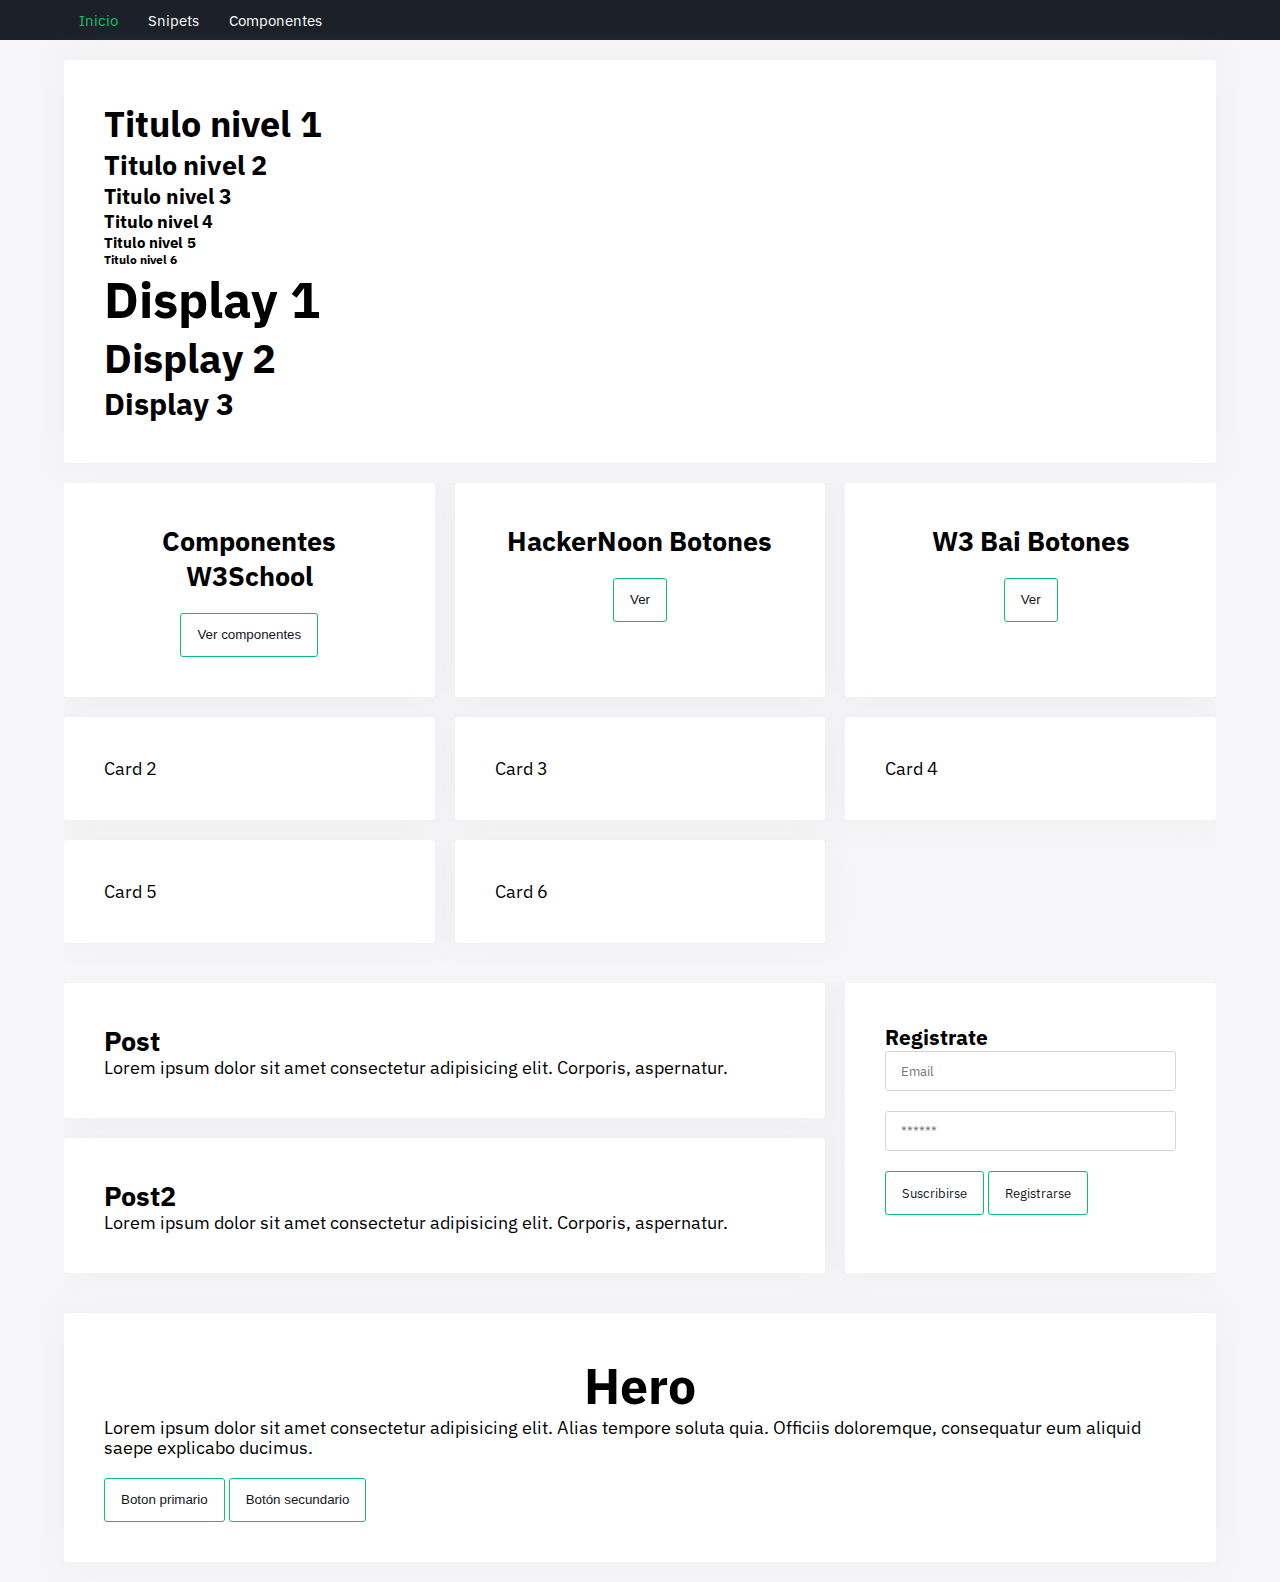
==== index.html @ 2c0846c8 "hover btn" ====
<!DOCTYPE html>
<html lang="en">

<head>
    <meta charset="UTF-8">
    <meta name="viewport" content="width=device-width, initial-scale=1.0">
    <title>Leon v1.0.1</title>

    <!-- CSS Styles -->
    <link rel="stylesheet" href="css/leon.css">
    <!-- Personalización acá -->

</head>

<body>
    <header>
        <nav class="nav">
            <div class="contenedor">
                <a href="#" class="activo">Inicio</a>
                <a href="#">Snipets</a>
                <a href="#">Componentes</a>
            </div>
        </nav>

        <!-- Opción 2 -->
        <!-- <nav class="nav">
            <a href="#" class="activo">Inicio</a>
            <a href="#">Snipets</a>
            <a href="#">Componentes</a>
        </nav> -->
    </header>


    <div class="contenedor card">
        <h1>Titulo nivel 1</h1>
        <h2>Titulo nivel 2</h2>
        <h3>Titulo nivel 3</h3>
        <h4>Titulo nivel 4</h4>
        <h5>Titulo nivel 5</h5>
        <h6>Titulo nivel 6</h6>

        <h1 class="display-1">Display 1</h1>
        <h2 class="display-2">Display 2</h2>
        <h3 class="display-3">Display 3</h3>
    </div>


    <!-- Para crear muchas cards div.card*{Card $}-->
    <section class="contenedor">
        <div class="grid pc-col-3 tablet-col-2 mobil-col-1">

            <div class="card texto-centrado">
                <h2 class="margen-inferior">Componentes W3School</h2>
                <button class="button"><a href="https://www.w3schools.com/howto/howto_css_icon_bar.asp"
                        target="_blank">Ver componentes</a></button>
            </div>

            <div class="card texto-centrado">
                <h2 class="margen-inferior">HackerNoon Botones</h2>
                <button class="button"><a
                        href="https://hackernoon.com/es/los-24-mejores-css-free-to-use-buttons-with-codepen-examples"
                        target="_blank">Ver</a></button>
            </div>

            <div class="card texto-centrado">
                <h2 class="margen-inferior">W3 Bai Botones</h2>
                <button class="button"><a href="https://www.w3bai.com/es/css/css3_buttons.html"
                        target="_blank">Ver</a></button>
            </div>

            <div class="card">Card 2</div>
            <div class="card">Card 3</div>
            <div class="card">Card 4</div>
            <div class="card">Card 5</div>
            <div class="card">Card 6</div>
        </div>
    </section>

    <section class="contenedor">
        <div class="grid pc-col-3 tablet-col-2 mobil-col-1">
            <!-- POST -->
            <div class="pc-span-2 tablet-span-2 mobile-span-1">
                <!-- POST 1 -->
                <div class="card margen-inferior">
                    <h2>Post</h2>
                    <p>Lorem ipsum dolor sit amet consectetur adipisicing elit. Corporis, aspernatur.</p>
                </div>

                <!-- POST 2 -->
                <div class="card">
                    <h2>Post2</h2>
                    <p>Lorem ipsum dolor sit amet consectetur adipisicing elit. Corporis, aspernatur.</p>
                </div>

            </div>

            <!-- SIDEBAR -->
            <div class="card pc-span-1 tablet-span-2 mobile-span-1">
                <h3>Registrate</h3>
                <form action="/">
                    <input class="input" type="text" placeholder="Email">
                    <input class="input" type="password" placeholder="******">
                    <button class="button slide_right">Suscribirse</button>
                    <button class="button">Registrarse</button>
                </form>
            </div>

        </div>

        </div>
    </section>

    <section>
        <div class="contenedor card">
            <h1 class="display-1 texto-centrado">Hero</h1>
            <p class="margen-inferior">Lorem ipsum dolor sit amet consectetur adipisicing elit. Alias tempore soluta
                quia. Officiis doloremque,
                consequatur eum aliquid saepe explicabo ducimus.</p>
            <button class="button">Boton primario</button>
            <button class="button verde">Botón secundario</button>
        </div>
    </section>
</body>

</html>
---- css/leon.css ----
/* ========= * FUENTE * ========= */
@import url("https://fonts.googleapis.com/css2?family=IBM+Plex+Sans:ital,wght@0,300;0,400;0,700;1,300;1,400;1,700&family=Roboto+Mono:ital,wght@0,200;0,300;0,400;0,600;0,700;1,500&display=swap");

/* ========= * VARIABLES * ========= */
:root {
  --background-1: #13161c;
  --background-2: #2c323c;
  --background-3: #1c2028;

  /* COLORES A QUEDARSE */
  --color-principal: #1c2028;
  --color-fondo: #ecf0f1;
  --color-blanco: #ffffff;
  --color-texto: #13161c;
  --color-cta: #07c373;

  /* BUTTONS */
  --primary-button: #4caf50;
  --primary-button-hover: #45a049;
  --primary-button-active: #3e8e41;

  --light: #f6f6f9;
  --primary: #1976d2;
  --light-primary: #cfe8ff;
  --grey: #eee;
  --dark-grey: #aaaaaa;
  --dark: #363949;
  --danger: #d32f2f;
  --light-danger: #fecdd3;
  --warning: #fbc02d;
  --light-warning: #fff2c6;
  --success: #388e3c;
  --light-success: #bbf7d0;

  --card: #eff3f8;
  --ancho-contenedor: 1200px;
  --box-shadow: linear-gradient(
    180deg,
    rgba(255, 255, 255, 0.15),
    rgba(255, 255, 255, 0)
  );
}

/* ========= * CONFIGURACIÓN * ========= */
html {
  font-size: 62.5%;
  font-family: "IBM Plex Sans";
}

* {
  box-sizing: border-box;
  margin: 0;
  padding: 0;
}

body {
  background-color: var(--light);
  font-size: 1.8rem;
}

p {
  line-height: 2rem;
}

img {
  vertical-align: top;
  width: 100%;
}

a {
  text-decoration: none;
  color: var(--negro);
}

/* ========= * CONTENEDORES * ========= */
.contenedor {
  max-width: 90%;
  width: var(--ancho-contenedor);
  margin: 2rem auto;
  overflow: auto;
}

.contenedor-ancho {
  width: 100%;
  padding: 0 0.4rem;
  margin: 2rem auto;
}

/* ========= * GRID LAYOUT * ========= */
.grid {
  display: grid;
  gap: 2rem;
  margin-bottom: 2rem;
}

/* Tamaño Grande - Computadoras y TV */
.pc-col-1 {
  grid-template-columns: repeat(1, 1fr);
}
.pc-col-2 {
  grid-template-columns: repeat(2, 1fr);
}
.pc-col-3 {
  grid-template-columns: repeat(3, 1fr);
}
.pc-col-4 {
  grid-template-columns: repeat(4, 1fr);
}
.pc-col-5 {
  grid-template-columns: repeat(5, 1fr);
}
.pc-col-6 {
  grid-template-columns: repeat(6, 1fr);
}
.pc-col-7 {
  grid-template-columns: repeat(7, 1fr);
}
.pc-col-8 {
  grid-template-columns: repeat(8, 1fr);
}
.pc-col-9 {
  grid-template-columns: repeat(9, 1fr);
}
.pc-col-10 {
  grid-template-columns: repeat(10, 1fr);
}
.pc-col-11 {
  grid-template-columns: repeat(11, 1fr);
}
.pc-col-12 {
  grid-template-columns: repeat(12, 1fr);
}

/* Expandir columnas */
.pc-span-1 {
  grid-column: span 1;
}
.pc-span-2 {
  grid-column: span 2;
}
.pc-span-3 {
  grid-column: span 3;
}
.pc-span-4 {
  grid-column: span 4;
}
.pc-span-5 {
  grid-column: span 5;
}
.pc-span-6 {
  grid-column: span 6;
}
.pc-span-7 {
  grid-column: span 7;
}
.pc-span-8 {
  grid-column: span 8;
}
.pc-span-9 {
  grid-column: span 9;
}
.pc-span-10 {
  grid-column: span 10;
}
.pc-span-11 {
  grid-column: span 11;
}
.pc-span-12 {
  grid-column: span 12;
}

/* Tamaño mediano - Tablets */
@media screen and (max-width: 992px) {
  .tablet-col-1 {
    grid-template-columns: repeat(1, 1fr);
  }
  .tablet-col-2 {
    grid-template-columns: repeat(2, 1fr);
  }
  .tablet-col-3 {
    grid-template-columns: repeat(3, 1fr);
  }
  .tablet-col-4 {
    grid-template-columns: repeat(4, 1fr);
  }
  .tablet-col-5 {
    grid-template-columns: repeat(5, 1fr);
  }
  .tablet-col-6 {
    grid-template-columns: repeat(6, 1fr);
  }
  .tablet-col-7 {
    grid-template-columns: repeat(7, 1fr);
  }
  .tablet-col-8 {
    grid-template-columns: repeat(8, 1fr);
  }
  .tablet-col-9 {
    grid-template-columns: repeat(9, 1fr);
  }
  .tablet-col-10 {
    grid-template-columns: repeat(10, 1fr);
  }
  .tablet-col-11 {
    grid-template-columns: repeat(11, 1fr);
  }
  .tablet-col-12 {
    grid-template-columns: repeat(12, 1fr);
  }

  /* Expandir columnas */
  .tablet-span-1 {
    grid-column: span 1;
  }
  .tablet-span-2 {
    grid-column: span 2;
  }
  .tablet-span-3 {
    grid-column: span 3;
  }
  .tablet-span-4 {
    grid-column: span 4;
  }
  .tablet-span-5 {
    grid-column: span 5;
  }
  .tablet-span-6 {
    grid-column: span 6;
  }
  .tablet-span-7 {
    grid-column: span 7;
  }
  .tablet-span-8 {
    grid-column: span 8;
  }
  .tablet-span-9 {
    grid-column: span 9;
  }
  .tablet-span-10 {
    grid-column: span 10;
  }
  .tablet-span-11 {
    grid-column: span 11;
  }
  .tablet-span-12 {
    grid-column: span 12;
  }
}

/* Tamaño mediano - mobil */
@media screen and (max-width: 576px) {
  .mobil-col-1 {
    grid-template-columns: repeat(1, 1fr);
    min-width: 320px;
  }
  .mobil-col-2 {
    grid-template-columns: repeat(2, 1fr);
    min-width: 320px;
  }
  .mobil-col-3 {
    grid-template-columns: repeat(3, 1fr);
    min-width: 320px;
  }
  .mobil-col-4 {
    grid-template-columns: repeat(4, 1fr);
    min-width: 320px;
  }
  .mobil-col-5 {
    grid-template-columns: repeat(5, 1fr);
    min-width: 320px;
  }
  .mobil-col-6 {
    grid-template-columns: repeat(6, 1fr);
    min-width: 320px;
  }
  .mobil-col-7 {
    grid-template-columns: repeat(7, 1fr);
    min-width: 320px;
  }
  .mobil-col-8 {
    grid-template-columns: repeat(8, 1fr);
    min-width: 320px;
  }
  .mobil-col-9 {
    grid-template-columns: repeat(9, 1fr);
    min-width: 320px;
  }
  .mobil-col-10 {
    grid-template-columns: repeat(10, 1fr);
    min-width: 320px;
  }
  .mobil-col-11 {
    grid-template-columns: repeat(11, 1fr);
    min-width: 320px;
  }
  .mobil-col-12 {
    grid-template-columns: repeat(12, 1fr);
    min-width: 320px;
  }

  /* Expandir columnas */
  .mobil-span-1 {
    grid-column: span 1;
  }
  .mobil-span-2 {
    grid-column: span 2;
  }
  .mobil-span-3 {
    grid-column: span 3;
  }
  .mobil-span-4 {
    grid-column: span 4;
  }
  .mobil-span-5 {
    grid-column: span 5;
  }
  .mobil-span-6 {
    grid-column: span 6;
  }
  .mobil-span-7 {
    grid-column: span 7;
  }
  .mobil-span-8 {
    grid-column: span 8;
  }
  .mobil-span-9 {
    grid-column: span 9;
  }
  .mobil-span-10 {
    grid-column: span 10;
  }
  .mobil-span-11 {
    grid-column: span 11;
  }
  .mobil-span-12 {
    grid-column: span 12;
  }
}

/* ========= * COMPONENTES * ========= */

/* CARD */
.card {
  padding: 4rem;
  background-color: var(--color-blanco);
  border-radius: 0.3rem;
  box-shadow: 0px 0px 30px rgba(221, 221, 221, 0.3);
}

/*NAVBAR*/
.nav {
  background-color: var(--color-principal);
  display: flex;
  flex-direction: wrap;
}

.nav .contenedor {
  display: flex;
  flex-wrap: wrap;
  margin: 0 auto;
}

.nav a {
  color: var(--color-blanco);
  text-decoration: none;
  display: flex;
  height: 4rem;
  align-items: center;
  text-align: center;
  padding: 10px 15px;
  transition: 0.3s ease all;
  font-size: 1.5rem;
}
.nav a.activo,
.nav a:hover {
  /* background-color: var(--blanco); */
  color: var(--color-cta);
}

/* BOTONES */
.button {
  background-color: var(--color-blanco);
  border: 1px solid var(--color-cta);
  cursor: pointer;
  /* font-weight: bold; */
  color: var(--color-texto);
  display: inline-block;
  padding: 10px 16px;
  border-radius: 3px;
  text-align: center;
  line-height: 22px;
  transition: 0.3s ease all;
}

.button:hover {
  box-shadow: inset 400px 0 0 0 var(--color-cta);
  color: var(--color-blanco);
}

/* Agregar otros colores de botones */
/* .button.color {
  background-color: bisque;
}

.button.color:hover {
  background-color: #f2f2f2;
} */

/* ########### 
FUENTES 
###########*/
h1,
h2,
h3,
h4,
h5,
h6 {
  margin-top: 0;
}

.display-1 {
  font-weight: 700;
  font-size: 5rem;
}

.display-2 {
  font-weight: 700;
  font-size: 4rem;
}

.display-3 {
  font-weight: 700;
  font-size: 3rem;
}

/* ########### FORMULARIOS ###########*/
form * {
  font-family: var(--fuente);
}

form .input {
  padding: 10px 15px;
  border-radius: 3px;
  border: 1px solid #d6d6d6;
  transition: 0.3s ease all;
  width: 100%;
  margin-bottom: 20px;
}

form .input:focus {
  border: 1px solid var(--verde);
  background-color: var(--blanco);
  color: var(--negro);
  outline: none;
}

/* ########### * HELPERS * ###########*/
.no-margen {
  margin: 0;
}

.no-margen-superior {
  margin-top: 0;
}

.no-margen-inferior {
  margin-bottom: 0;
}

.no-margen-izquierdo {
  margin-left: 0;
}

.no-margen-derecho {
  margin-right: 0;
}

.margen-inferior {
  margin-bottom: 20px;
}

.margen-superior {
  margin-top: 20px;
}

.texto-centrado {
  text-align: center;
}

.texto-izquierda {
  text-align: left;
}

.texto-derecha {
  text-align: right;
}
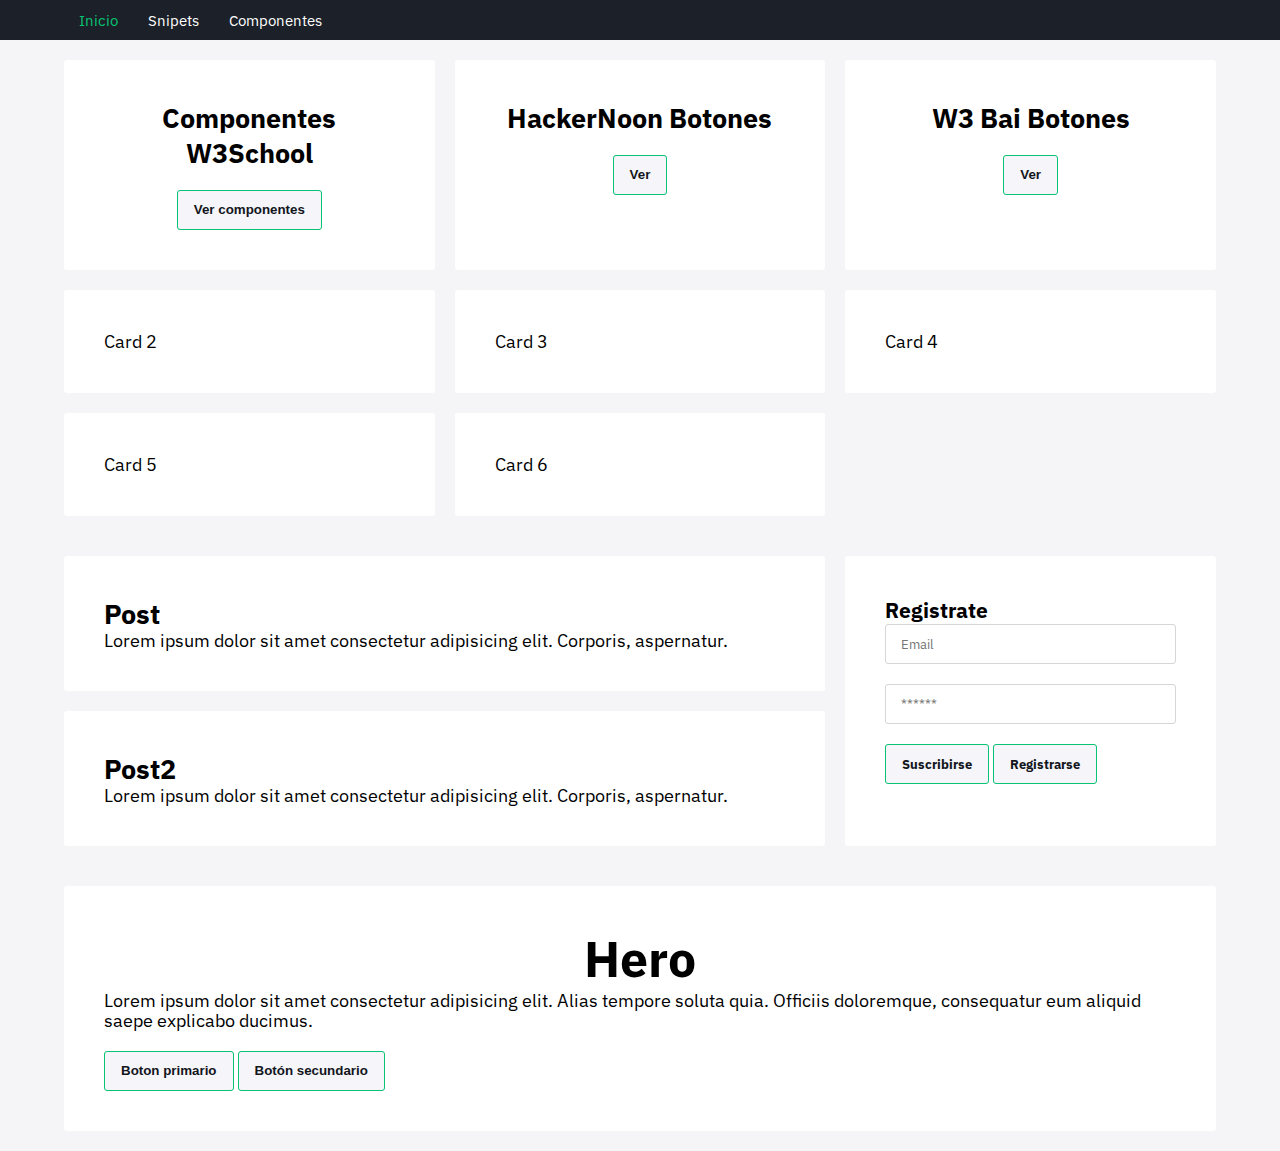
==== commit e9baf134: "nuevos colores para el diseño" ====
--- a/index.html
+++ b/index.html
@@ -18,7 +18,7 @@
             <div class="contenedor">
                 <a href="#" class="activo">Inicio</a>
                 <a href="#">Snipets</a>
-                <a href="#">Componentes</a>
+                <a href="components/components.html">Componentes</a>
             </div>
         </nav>
 
@@ -29,21 +29,6 @@
             <a href="#">Componentes</a>
         </nav> -->
     </header>
-
-
-    <div class="contenedor card">
-        <h1>Titulo nivel 1</h1>
-        <h2>Titulo nivel 2</h2>
-        <h3>Titulo nivel 3</h3>
-        <h4>Titulo nivel 4</h4>
-        <h5>Titulo nivel 5</h5>
-        <h6>Titulo nivel 6</h6>
-
-        <h1 class="display-1">Display 1</h1>
-        <h2 class="display-2">Display 2</h2>
-        <h3 class="display-3">Display 3</h3>
-    </div>
-
 
     <!-- Para crear muchas cards div.card*{Card $}-->
     <section class="contenedor">
--- a/css/leon.css
+++ b/css/leon.css
@@ -3,42 +3,23 @@
 
 /* ========= * VARIABLES * ========= */
 :root {
-  --background-1: #13161c;
-  --background-2: #2c323c;
-  --background-3: #1c2028;
-
-  /* COLORES A QUEDARSE */
   --color-principal: #1c2028;
-  --color-fondo: #ecf0f1;
+  --color-fondo: #f5f5fa;
+  --color-fondo2: #f5f5f8;
   --color-blanco: #ffffff;
+  --color-shadow: #fafafc;
+  --head-card: #f8f8fd;
+  --color-card: #fbfbfd;
+  --color-gris: #cee5cd;
   --color-texto: #13161c;
   --color-cta: #07c373;
-
-  /* BUTTONS */
-  --primary-button: #4caf50;
-  --primary-button-hover: #45a049;
-  --primary-button-active: #3e8e41;
-
-  --light: #f6f6f9;
-  --primary: #1976d2;
-  --light-primary: #cfe8ff;
-  --grey: #eee;
-  --dark-grey: #aaaaaa;
-  --dark: #363949;
-  --danger: #d32f2f;
-  --light-danger: #fecdd3;
-  --warning: #fbc02d;
-  --light-warning: #fff2c6;
-  --success: #388e3c;
-  --light-success: #bbf7d0;
-
-  --card: #eff3f8;
+  --color-peligro: #e74c3c;
+
+  /* Contenedores */
   --ancho-contenedor: 1200px;
-  --box-shadow: linear-gradient(
-    180deg,
-    rgba(255, 255, 255, 0.15),
-    rgba(255, 255, 255, 0)
-  );
+  --box-shadow: linear-gradient(180deg,
+      rgba(255, 255, 255, 0.15),
+      rgba(255, 255, 255, 0));
 }
 
 /* ========= * CONFIGURACIÓN * ========= */
@@ -54,7 +35,7 @@
 }
 
 body {
-  background-color: var(--light);
+  background-color: var(--color-fondo2);
   font-size: 1.8rem;
 }
 
@@ -97,36 +78,47 @@
 .pc-col-1 {
   grid-template-columns: repeat(1, 1fr);
 }
+
 .pc-col-2 {
   grid-template-columns: repeat(2, 1fr);
 }
+
 .pc-col-3 {
   grid-template-columns: repeat(3, 1fr);
 }
+
 .pc-col-4 {
   grid-template-columns: repeat(4, 1fr);
 }
+
 .pc-col-5 {
   grid-template-columns: repeat(5, 1fr);
 }
+
 .pc-col-6 {
   grid-template-columns: repeat(6, 1fr);
 }
+
 .pc-col-7 {
   grid-template-columns: repeat(7, 1fr);
 }
+
 .pc-col-8 {
   grid-template-columns: repeat(8, 1fr);
 }
+
 .pc-col-9 {
   grid-template-columns: repeat(9, 1fr);
 }
+
 .pc-col-10 {
   grid-template-columns: repeat(10, 1fr);
 }
+
 .pc-col-11 {
   grid-template-columns: repeat(11, 1fr);
 }
+
 .pc-col-12 {
   grid-template-columns: repeat(12, 1fr);
 }
@@ -135,36 +127,47 @@
 .pc-span-1 {
   grid-column: span 1;
 }
+
 .pc-span-2 {
   grid-column: span 2;
 }
+
 .pc-span-3 {
   grid-column: span 3;
 }
+
 .pc-span-4 {
   grid-column: span 4;
 }
+
 .pc-span-5 {
   grid-column: span 5;
 }
+
 .pc-span-6 {
   grid-column: span 6;
 }
+
 .pc-span-7 {
   grid-column: span 7;
 }
+
 .pc-span-8 {
   grid-column: span 8;
 }
+
 .pc-span-9 {
   grid-column: span 9;
 }
+
 .pc-span-10 {
   grid-column: span 10;
 }
+
 .pc-span-11 {
   grid-column: span 11;
 }
+
 .pc-span-12 {
   grid-column: span 12;
 }
@@ -174,36 +177,47 @@
   .tablet-col-1 {
     grid-template-columns: repeat(1, 1fr);
   }
+
   .tablet-col-2 {
     grid-template-columns: repeat(2, 1fr);
   }
+
   .tablet-col-3 {
     grid-template-columns: repeat(3, 1fr);
   }
+
   .tablet-col-4 {
     grid-template-columns: repeat(4, 1fr);
   }
+
   .tablet-col-5 {
     grid-template-columns: repeat(5, 1fr);
   }
+
   .tablet-col-6 {
     grid-template-columns: repeat(6, 1fr);
   }
+
   .tablet-col-7 {
     grid-template-columns: repeat(7, 1fr);
   }
+
   .tablet-col-8 {
     grid-template-columns: repeat(8, 1fr);
   }
+
   .tablet-col-9 {
     grid-template-columns: repeat(9, 1fr);
   }
+
   .tablet-col-10 {
     grid-template-columns: repeat(10, 1fr);
   }
+
   .tablet-col-11 {
     grid-template-columns: repeat(11, 1fr);
   }
+
   .tablet-col-12 {
     grid-template-columns: repeat(12, 1fr);
   }
@@ -212,36 +226,47 @@
   .tablet-span-1 {
     grid-column: span 1;
   }
+
   .tablet-span-2 {
     grid-column: span 2;
   }
+
   .tablet-span-3 {
     grid-column: span 3;
   }
+
   .tablet-span-4 {
     grid-column: span 4;
   }
+
   .tablet-span-5 {
     grid-column: span 5;
   }
+
   .tablet-span-6 {
     grid-column: span 6;
   }
+
   .tablet-span-7 {
     grid-column: span 7;
   }
+
   .tablet-span-8 {
     grid-column: span 8;
   }
+
   .tablet-span-9 {
     grid-column: span 9;
   }
+
   .tablet-span-10 {
     grid-column: span 10;
   }
+
   .tablet-span-11 {
     grid-column: span 11;
   }
+
   .tablet-span-12 {
     grid-column: span 12;
   }
@@ -253,46 +278,57 @@
     grid-template-columns: repeat(1, 1fr);
     min-width: 320px;
   }
+
   .mobil-col-2 {
     grid-template-columns: repeat(2, 1fr);
     min-width: 320px;
   }
+
   .mobil-col-3 {
     grid-template-columns: repeat(3, 1fr);
     min-width: 320px;
   }
+
   .mobil-col-4 {
     grid-template-columns: repeat(4, 1fr);
     min-width: 320px;
   }
+
   .mobil-col-5 {
     grid-template-columns: repeat(5, 1fr);
     min-width: 320px;
   }
+
   .mobil-col-6 {
     grid-template-columns: repeat(6, 1fr);
     min-width: 320px;
   }
+
   .mobil-col-7 {
     grid-template-columns: repeat(7, 1fr);
     min-width: 320px;
   }
+
   .mobil-col-8 {
     grid-template-columns: repeat(8, 1fr);
     min-width: 320px;
   }
+
   .mobil-col-9 {
     grid-template-columns: repeat(9, 1fr);
     min-width: 320px;
   }
+
   .mobil-col-10 {
     grid-template-columns: repeat(10, 1fr);
     min-width: 320px;
   }
+
   .mobil-col-11 {
     grid-template-columns: repeat(11, 1fr);
     min-width: 320px;
   }
+
   .mobil-col-12 {
     grid-template-columns: repeat(12, 1fr);
     min-width: 320px;
@@ -302,36 +338,47 @@
   .mobil-span-1 {
     grid-column: span 1;
   }
+
   .mobil-span-2 {
     grid-column: span 2;
   }
+
   .mobil-span-3 {
     grid-column: span 3;
   }
+
   .mobil-span-4 {
     grid-column: span 4;
   }
+
   .mobil-span-5 {
     grid-column: span 5;
   }
+
   .mobil-span-6 {
     grid-column: span 6;
   }
+
   .mobil-span-7 {
     grid-column: span 7;
   }
+
   .mobil-span-8 {
     grid-column: span 8;
   }
+
   .mobil-span-9 {
     grid-column: span 9;
   }
+
   .mobil-span-10 {
     grid-column: span 10;
   }
+
   .mobil-span-11 {
     grid-column: span 11;
   }
+
   .mobil-span-12 {
     grid-column: span 12;
   }
@@ -344,7 +391,8 @@
   padding: 4rem;
   background-color: var(--color-blanco);
   border-radius: 0.3rem;
-  box-shadow: 0px 0px 30px rgba(221, 221, 221, 0.3);
+  /* box-shadow: 0px 0px 30px rgba(221, 221, 221, 0.3); */
+  box-shadow: var(--box-shadow);
 }
 
 /*NAVBAR*/
@@ -352,6 +400,7 @@
   background-color: var(--color-principal);
   display: flex;
   flex-direction: wrap;
+  box-sizing: var(--box-shadow);
 }
 
 .nav .contenedor {
@@ -371,6 +420,7 @@
   transition: 0.3s ease all;
   font-size: 1.5rem;
 }
+
 .nav a.activo,
 .nav a:hover {
   /* background-color: var(--blanco); */
@@ -379,13 +429,13 @@
 
 /* BOTONES */
 .button {
-  background-color: var(--color-blanco);
+  background-color: var(--color-fondo);
   border: 1px solid var(--color-cta);
   cursor: pointer;
-  /* font-weight: bold; */
+  font-weight: bold;
   color: var(--color-texto);
   display: inline-block;
-  padding: 10px 16px;
+  padding: 8px 16px;
   border-radius: 3px;
   text-align: center;
   line-height: 22px;
@@ -493,4 +543,4 @@
 
 .texto-derecha {
   text-align: right;
-}
+}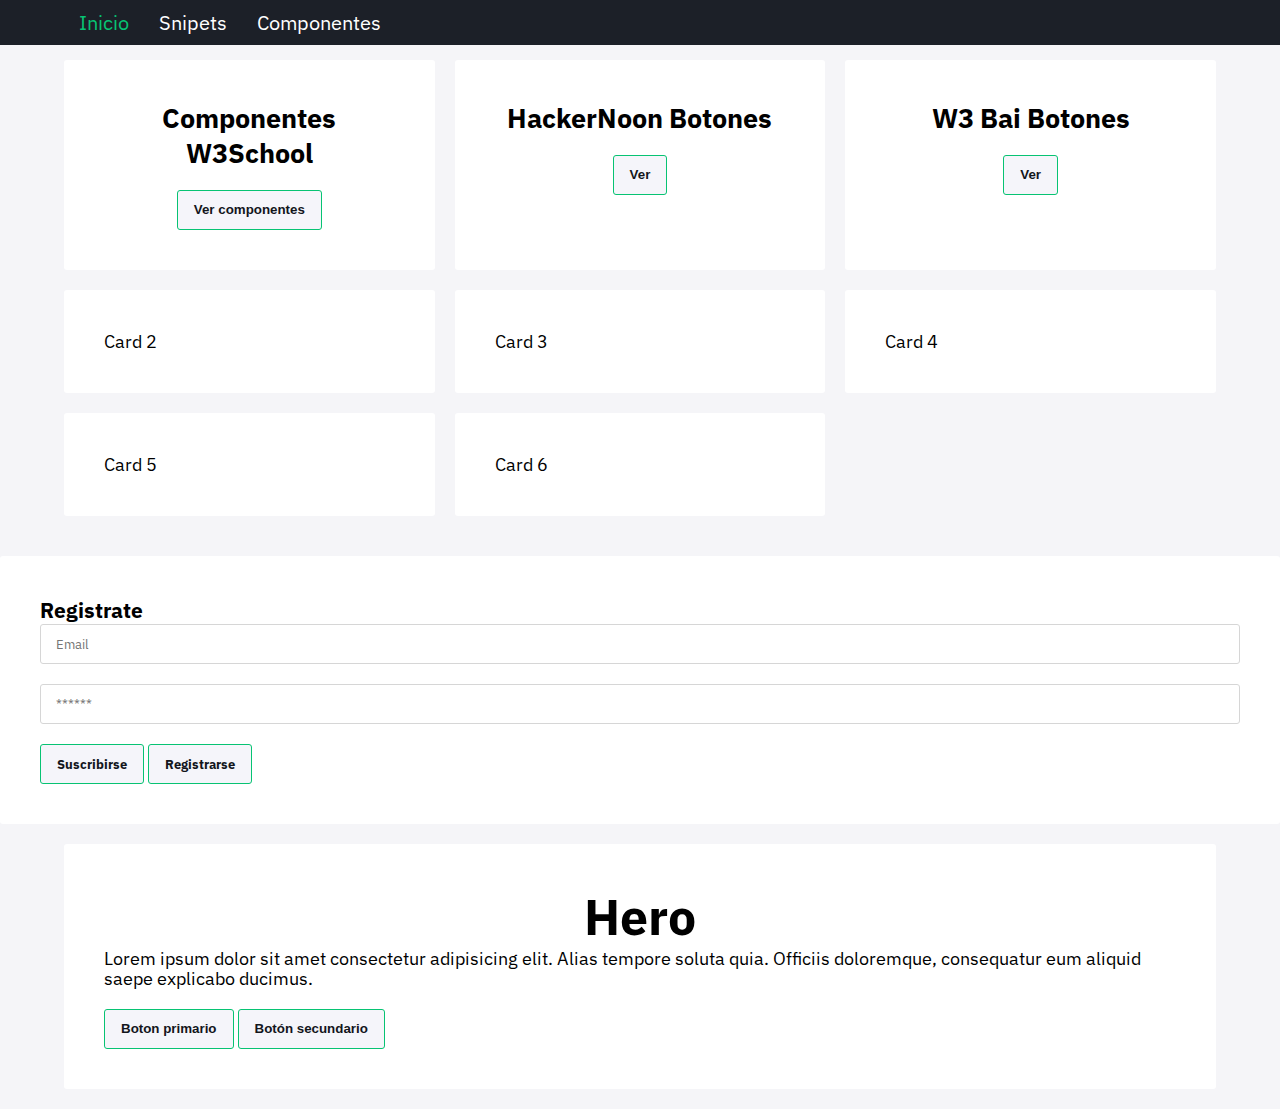
==== commit 95888125: "componente post y navbar sticky" ====
--- a/index.html
+++ b/index.html
@@ -61,24 +61,6 @@
         </div>
     </section>
 
-    <section class="contenedor">
-        <div class="grid pc-col-3 tablet-col-2 mobil-col-1">
-            <!-- POST -->
-            <div class="pc-span-2 tablet-span-2 mobile-span-1">
-                <!-- POST 1 -->
-                <div class="card margen-inferior">
-                    <h2>Post</h2>
-                    <p>Lorem ipsum dolor sit amet consectetur adipisicing elit. Corporis, aspernatur.</p>
-                </div>
-
-                <!-- POST 2 -->
-                <div class="card">
-                    <h2>Post2</h2>
-                    <p>Lorem ipsum dolor sit amet consectetur adipisicing elit. Corporis, aspernatur.</p>
-                </div>
-
-            </div>
-
             <!-- SIDEBAR -->
             <div class="card pc-span-1 tablet-span-2 mobile-span-1">
                 <h3>Registrate</h3>
--- a/css/leon.css
+++ b/css/leon.css
@@ -395,12 +395,20 @@
   box-shadow: var(--box-shadow);
 }
 
+header {
+  margin-bottom: 60px;
+}
+
 /*NAVBAR*/
 .nav {
   background-color: var(--color-principal);
   display: flex;
   flex-direction: wrap;
   box-sizing: var(--box-shadow);
+  position: fixed;
+  top: 0;
+  width: 100%;
+
 }
 
 .nav .contenedor {
@@ -413,12 +421,12 @@
   color: var(--color-blanco);
   text-decoration: none;
   display: flex;
-  height: 4rem;
+  height: 4.5rem;
   align-items: center;
   text-align: center;
   padding: 10px 15px;
   transition: 0.3s ease all;
-  font-size: 1.5rem;
+  font-size: 2rem;
 }
 
 .nav a.activo,
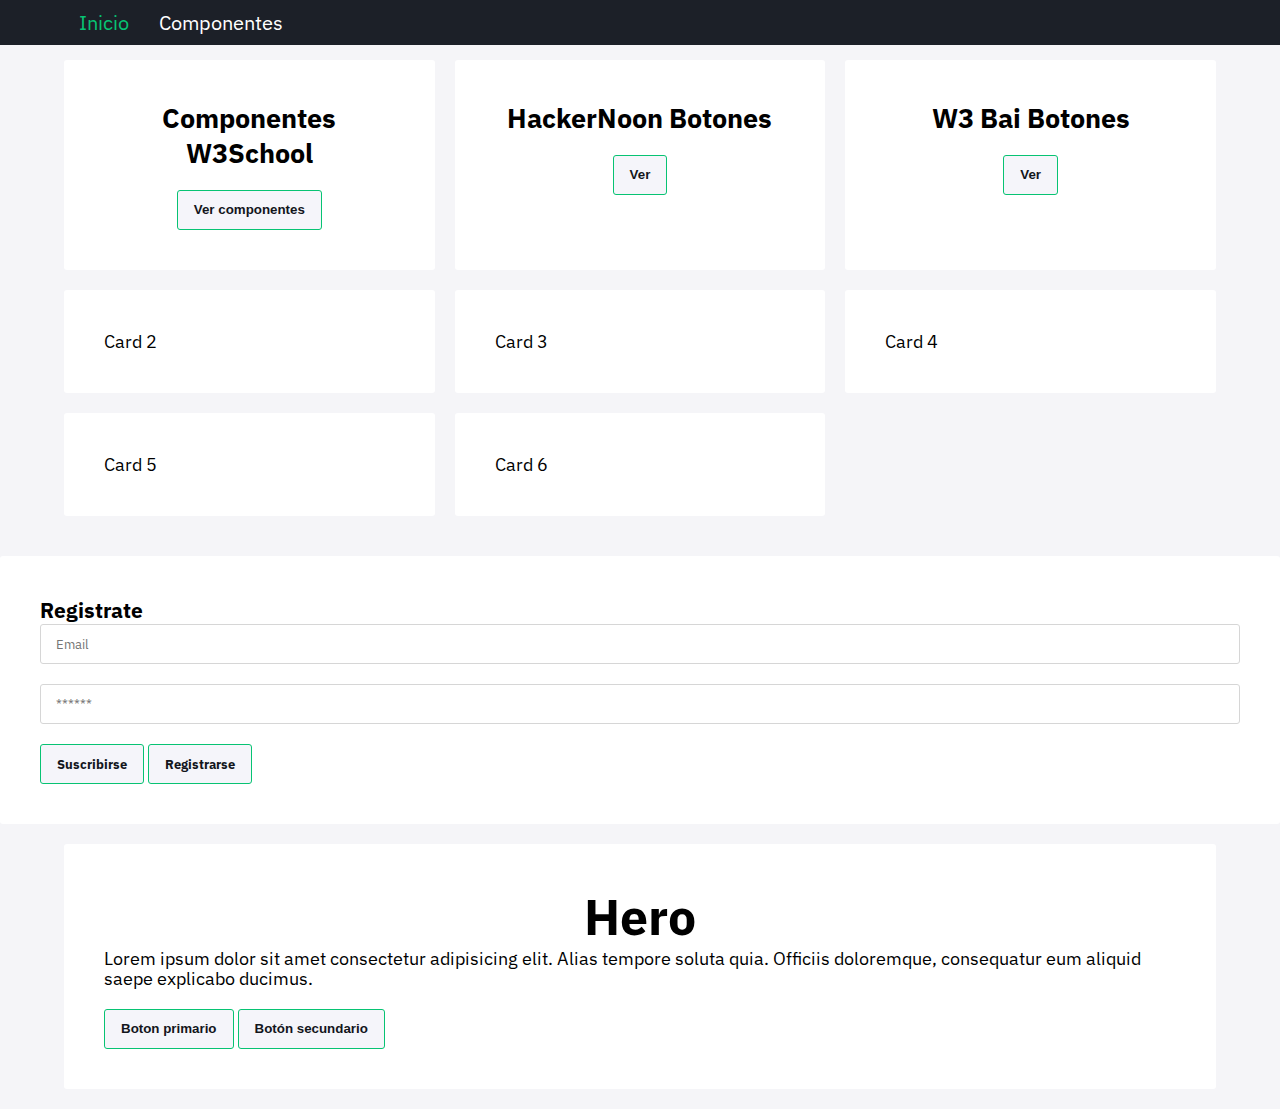
==== commit e2dcb014: "rutas internas" ====
--- a/index.html
+++ b/index.html
@@ -17,7 +17,6 @@
         <nav class="nav">
             <div class="contenedor">
                 <a href="#" class="activo">Inicio</a>
-                <a href="#">Snipets</a>
                 <a href="components/components.html">Componentes</a>
             </div>
         </nav>
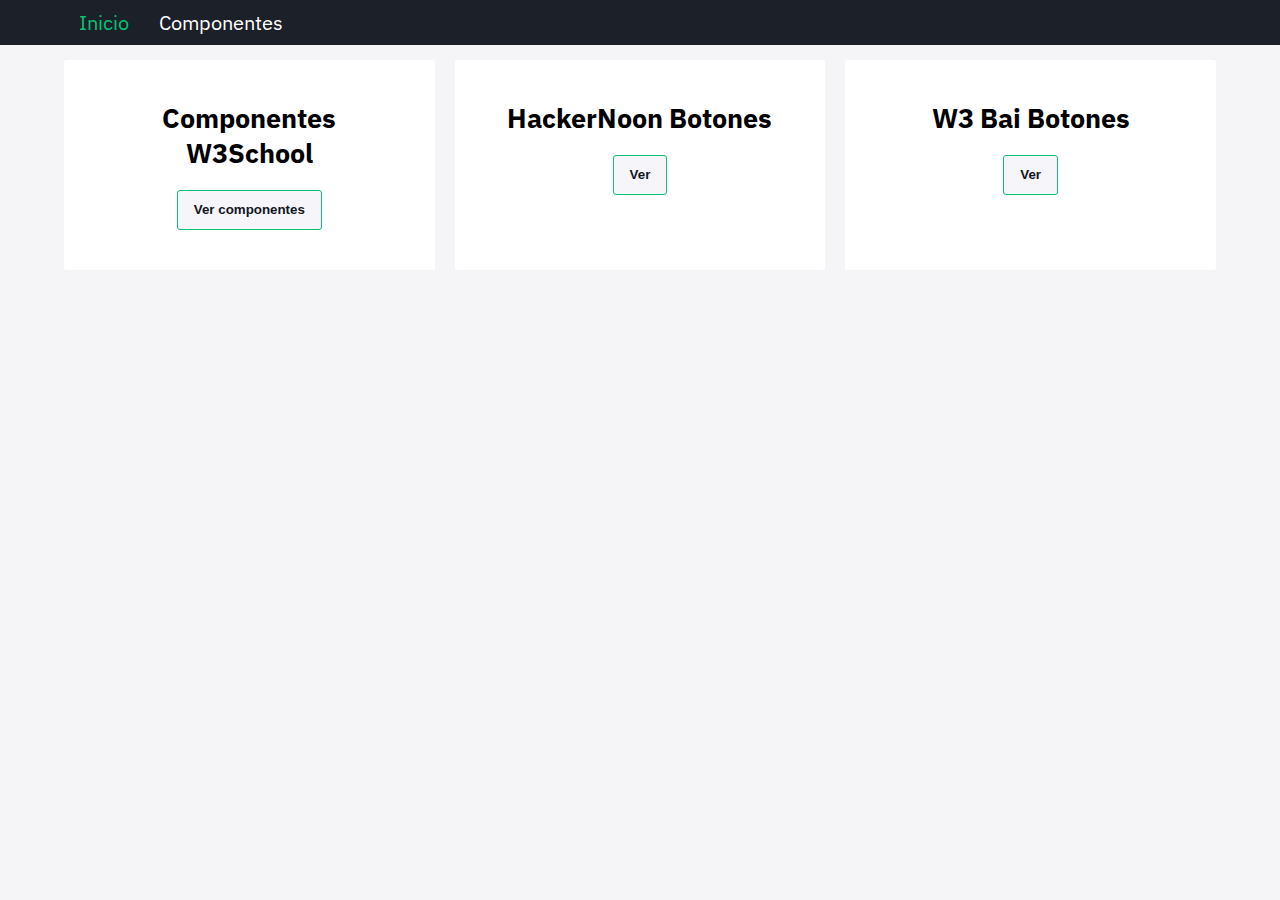
==== commit d858755d: "hero and form" ====
--- a/index.html
+++ b/index.html
@@ -51,41 +51,10 @@
                 <button class="button"><a href="https://www.w3bai.com/es/css/css3_buttons.html"
                         target="_blank">Ver</a></button>
             </div>
-
-            <div class="card">Card 2</div>
-            <div class="card">Card 3</div>
-            <div class="card">Card 4</div>
-            <div class="card">Card 5</div>
-            <div class="card">Card 6</div>
         </div>
     </section>
 
-            <!-- SIDEBAR -->
-            <div class="card pc-span-1 tablet-span-2 mobile-span-1">
-                <h3>Registrate</h3>
-                <form action="/">
-                    <input class="input" type="text" placeholder="Email">
-                    <input class="input" type="password" placeholder="******">
-                    <button class="button slide_right">Suscribirse</button>
-                    <button class="button">Registrarse</button>
-                </form>
-            </div>
 
-        </div>
-
-        </div>
-    </section>
-
-    <section>
-        <div class="contenedor card">
-            <h1 class="display-1 texto-centrado">Hero</h1>
-            <p class="margen-inferior">Lorem ipsum dolor sit amet consectetur adipisicing elit. Alias tempore soluta
-                quia. Officiis doloremque,
-                consequatur eum aliquid saepe explicabo ducimus.</p>
-            <button class="button">Boton primario</button>
-            <button class="button verde">Botón secundario</button>
-        </div>
-    </section>
 </body>
 
 </html>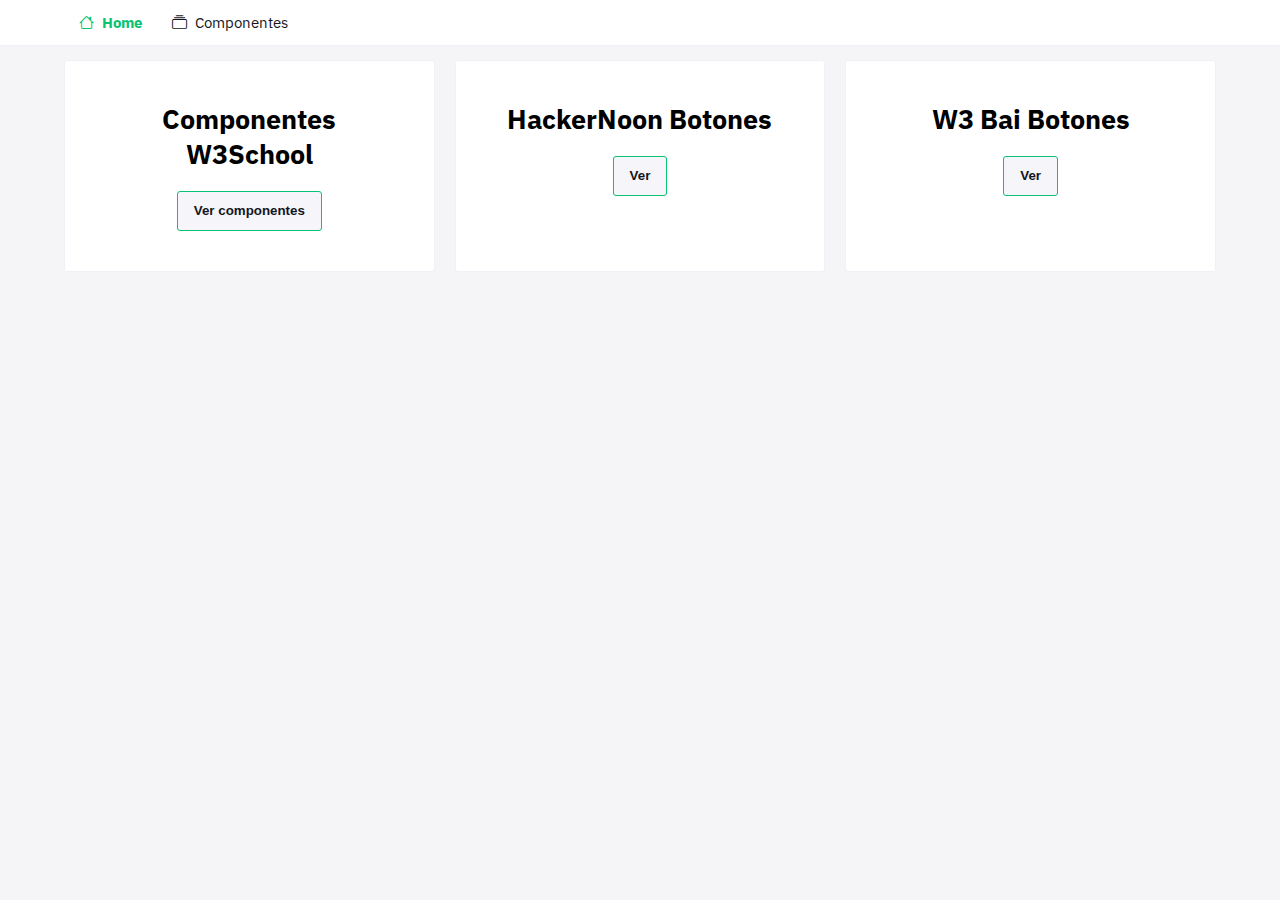
==== commit 9f648c4a: "icons library" ====
--- a/index.html
+++ b/index.html
@@ -10,14 +10,18 @@
     <link rel="stylesheet" href="css/leon.css">
     <!-- Personalización acá -->
 
+    <!-- Icons Library -->
+    <link rel="stylesheet" href="https://cdn.jsdelivr.net/npm/bootstrap-icons@1.11.1/font/bootstrap-icons.css">
+
 </head>
 
 <body>
     <header>
         <nav class="nav">
             <div class="contenedor">
-                <a href="#" class="activo">Inicio</a>
-                <a href="components/components.html">Componentes</a>
+                <a href="#" class="activo"><i class="bi bi-house"></i></i><span class="espacio">e</span>Home</a>
+                <a href="components/components.html"><i class="bi bi-collection"></i><span
+                        class="espacio">e</span>Componentes</a>
             </div>
         </nav>
 
--- a/css/leon.css
+++ b/css/leon.css
@@ -12,14 +12,17 @@
   --color-card: #fbfbfd;
   --color-gris: #cee5cd;
   --color-texto: #13161c;
+  --color-border: #eff1f6;
   --color-cta: #07c373;
   --color-peligro: #e74c3c;
 
   /* Contenedores */
   --ancho-contenedor: 1200px;
-  --box-shadow: linear-gradient(180deg,
-      rgba(255, 255, 255, 0.15),
-      rgba(255, 255, 255, 0));
+  --box-shadow: linear-gradient(
+    180deg,
+    rgba(255, 255, 255, 0.15),
+    rgba(255, 255, 255, 0)
+  );
 }
 
 /* ========= * CONFIGURACIÓN * ========= */
@@ -28,6 +31,10 @@
   font-family: "IBM Plex Sans";
 }
 
+.espacio {
+  color: transparent;
+}
+
 * {
   box-sizing: border-box;
   margin: 0;
@@ -51,6 +58,10 @@
 a {
   text-decoration: none;
   color: var(--negro);
+}
+/* Probar funcion */
+a {
+  cursor: url(../img/cursor-icon.png), auto;
 }
 
 /* ========= * CONTENEDORES * ========= */
@@ -393,6 +404,7 @@
   border-radius: 0.3rem;
   /* box-shadow: 0px 0px 30px rgba(221, 221, 221, 0.3); */
   box-shadow: var(--box-shadow);
+  border: 1px solid var(--color-border);
 }
 
 header {
@@ -401,14 +413,14 @@
 
 /*NAVBAR*/
 .nav {
-  background-color: var(--color-principal);
+  background-color: var(--color-blanco);
   display: flex;
   flex-direction: wrap;
   box-sizing: var(--box-shadow);
   position: fixed;
   top: 0;
   width: 100%;
-
+  border-bottom: 1px solid var(--color-border);
 }
 
 .nav .contenedor {
@@ -418,7 +430,7 @@
 }
 
 .nav a {
-  color: var(--color-blanco);
+  color: var(--color-texto);
   text-decoration: none;
   display: flex;
   height: 4.5rem;
@@ -426,13 +438,14 @@
   text-align: center;
   padding: 10px 15px;
   transition: 0.3s ease all;
-  font-size: 2rem;
+  font-size: 1.5rem;
 }
 
 .nav a.activo,
 .nav a:hover {
   /* background-color: var(--blanco); */
   color: var(--color-cta);
+  font-weight: 700;
 }
 
 /* BOTONES */
@@ -551,4 +564,67 @@
 
 .texto-derecha {
   text-align: right;
-}+}
+
+/* Add this attribute to the element that needs a tooltip */
+[data-tooltip] {
+  position: relative;
+  z-index: 2;
+  cursor: pointer;
+}
+
+/* Hide the tooltip content by default */
+[data-tooltip]:before,
+[data-tooltip]:after {
+  visibility: hidden;
+  -ms-filter: "progid:DXImageTransform.Microsoft.Alpha(Opacity=0)";
+  filter: progid: DXImageTransform.Microsoft.Alpha(Opacity=0);
+  opacity: 0;
+  pointer-events: none;
+}
+
+/* Position tooltip above the element */
+[data-tooltip]:before {
+  position: absolute;
+  bottom: 150%;
+  left: 50%;
+  margin-bottom: 5px;
+  margin-left: -80px;
+  padding: 7px;
+  width: 160px;
+  -webkit-border-radius: 3px;
+  -moz-border-radius: 3px;
+  border-radius: 3px;
+  background-color: #000;
+  background-color: hsla(0, 0%, 20%, 0.9);
+  color: #fff;
+  content: attr(data-tooltip);
+  text-align: center;
+  font-size: 14px;
+  line-height: 1.2;
+}
+
+/* Triangle hack to make tooltip look like a speech bubble */
+[data-tooltip]:after {
+  position: absolute;
+  bottom: 150%;
+  left: 50%;
+  margin-left: -5px;
+  width: 0;
+  border-top: 5px solid #000;
+  border-top: 5px solid hsla(0, 0%, 20%, 0.9);
+  border-right: 5px solid transparent;
+  border-left: 5px solid transparent;
+  content: " ";
+  font-size: 0;
+  line-height: 0;
+}
+
+/* Show tooltip content on hover */
+[data-tooltip]:hover:before,
+[data-tooltip]:hover:after {
+  visibility: visible;
+  -ms-filter: "progid:DXImageTransform.Microsoft.Alpha(Opacity=100)";
+  filter: progid: DXImageTransform.Microsoft.Alpha(Opacity=100);
+  opacity: 1;
+}
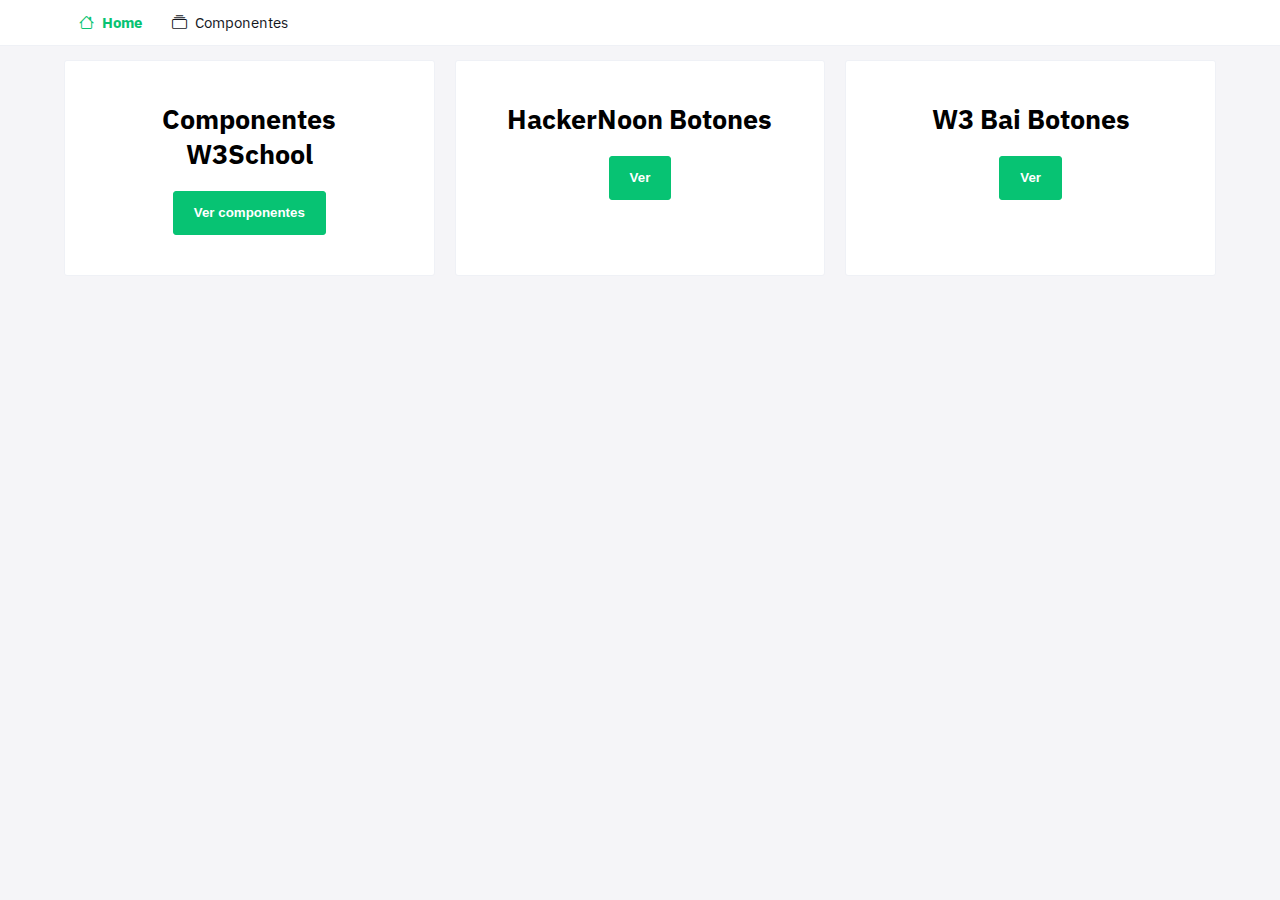
==== commit 150e43ac: "btn primary and secundary" ====
--- a/index.html
+++ b/index.html
@@ -39,20 +39,20 @@
 
             <div class="card texto-centrado">
                 <h2 class="margen-inferior">Componentes W3School</h2>
-                <button class="button"><a href="https://www.w3schools.com/howto/howto_css_icon_bar.asp"
+                <button class="button-primary"><a href="https://www.w3schools.com/howto/howto_css_icon_bar.asp"
                         target="_blank">Ver componentes</a></button>
             </div>
 
             <div class="card texto-centrado">
                 <h2 class="margen-inferior">HackerNoon Botones</h2>
-                <button class="button"><a
+                <button class="button-primary"><a
                         href="https://hackernoon.com/es/los-24-mejores-css-free-to-use-buttons-with-codepen-examples"
                         target="_blank">Ver</a></button>
             </div>
 
             <div class="card texto-centrado">
                 <h2 class="margen-inferior">W3 Bai Botones</h2>
-                <button class="button"><a href="https://www.w3bai.com/es/css/css3_buttons.html"
+                <button class="button-primary"><a href="https://www.w3bai.com/es/css/css3_buttons.html"
                         target="_blank">Ver</a></button>
             </div>
         </div>
--- a/css/leon.css
+++ b/css/leon.css
@@ -14,15 +14,14 @@
   --color-texto: #13161c;
   --color-border: #eff1f6;
   --color-cta: #07c373;
-  --color-peligro: #e74c3c;
+  --color-cta-hover: #06a165;
+  --color-cta-secundary: #07c373: --color-peligro: #e74c3c;
 
   /* Contenedores */
   --ancho-contenedor: 1200px;
-  --box-shadow: linear-gradient(
-    180deg,
-    rgba(255, 255, 255, 0.15),
-    rgba(255, 255, 255, 0)
-  );
+  --box-shadow: linear-gradient(180deg,
+      rgba(255, 255, 255, 0.15),
+      rgba(255, 255, 255, 0));
 }
 
 /* ========= * CONFIGURACIÓN * ========= */
@@ -59,6 +58,7 @@
   text-decoration: none;
   color: var(--negro);
 }
+
 /* Probar funcion */
 a {
   cursor: url(../img/cursor-icon.png), auto;
@@ -449,14 +449,35 @@
 }
 
 /* BOTONES */
-.button {
-  background-color: var(--color-fondo);
+.button-primary {
+  background-color: var(--color-cta);
+  transition: background-color 0.3s;
   border: 1px solid var(--color-cta);
   cursor: pointer;
   font-weight: bold;
-  color: var(--color-texto);
+  color: var(--color-blanco);
   display: inline-block;
-  padding: 8px 16px;
+  padding: 10px 20px;
+  border-radius: 3px;
+  text-align: center;
+  line-height: 22px;
+  transition: 0.3s ease all;
+}
+
+.button-primary:hover {
+  box-shadow: inset 400px 0 0 0 var(--color-cta-hover);
+  color: var(--color-blanco);
+}
+
+
+.button {
+  background-color: var(--color-blanco);
+  border: 1px solid var(--color-cta);
+  cursor: pointer;
+  font-weight: bold;
+  color: var(--color-cta);
+  display: inline-block;
+  padding: 10px 20px;
   border-radius: 3px;
   text-align: center;
   line-height: 22px;
@@ -627,4 +648,4 @@
   -ms-filter: "progid:DXImageTransform.Microsoft.Alpha(Opacity=100)";
   filter: progid: DXImageTransform.Microsoft.Alpha(Opacity=100);
   opacity: 1;
-}
+}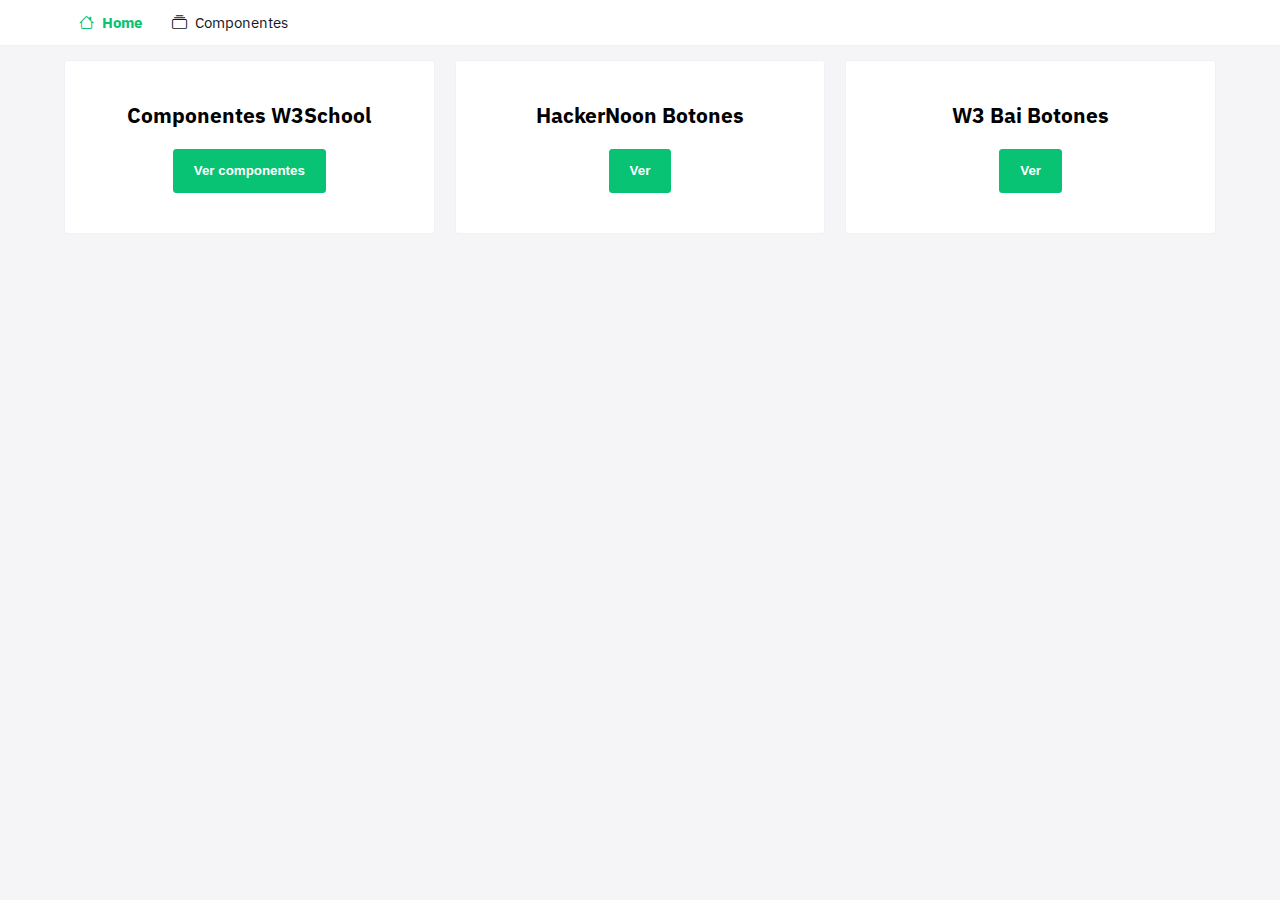
==== commit 5bc04e85: "cmabio al tamaño de los textos en los titulos de h2 a h3" ====
--- a/index.html
+++ b/index.html
@@ -38,20 +38,20 @@
         <div class="grid pc-col-3 tablet-col-2 mobil-col-1">
 
             <div class="card texto-centrado">
-                <h2 class="margen-inferior">Componentes W3School</h2>
+                <h3 class="margen-inferior">Componentes W3School</h3>
                 <button class="button-primary"><a href="https://www.w3schools.com/howto/howto_css_icon_bar.asp"
                         target="_blank">Ver componentes</a></button>
             </div>
 
             <div class="card texto-centrado">
-                <h2 class="margen-inferior">HackerNoon Botones</h2>
+                <h3 class="margen-inferior">HackerNoon Botones</h3>
                 <button class="button-primary"><a
                         href="https://hackernoon.com/es/los-24-mejores-css-free-to-use-buttons-with-codepen-examples"
                         target="_blank">Ver</a></button>
             </div>
 
             <div class="card texto-centrado">
-                <h2 class="margen-inferior">W3 Bai Botones</h2>
+                <h3 class="margen-inferior">W3 Bai Botones</h3>
                 <button class="button-primary"><a href="https://www.w3bai.com/es/css/css3_buttons.html"
                         target="_blank">Ver</a></button>
             </div>
--- a/css/leon.css
+++ b/css/leon.css
@@ -31,6 +31,7 @@
 }
 
 .espacio {
+  content: "";
   color: transparent;
 }
 
@@ -396,6 +397,10 @@
 }
 
 /* ========= * COMPONENTES * ========= */
+.hero {
+  width: 100%;
+  height: 100vh;
+}
 
 /* CARD */
 .card {
@@ -446,6 +451,13 @@
   /* background-color: var(--blanco); */
   color: var(--color-cta);
   font-weight: 700;
+}
+
+.breadcrumb {
+  display: grid;
+  grid-template-columns: 1fr;
+  width: 100%;
+  font-size: 1.4rem;
 }
 
 /* BOTONES */
@@ -470,7 +482,7 @@
 }
 
 
-.button {
+.button-secundary {
   background-color: var(--color-blanco);
   border: 1px solid var(--color-cta);
   cursor: pointer;
@@ -484,7 +496,7 @@
   transition: 0.3s ease all;
 }
 
-.button:hover {
+.button-secundary:hover {
   box-shadow: inset 400px 0 0 0 var(--color-cta);
   color: var(--color-blanco);
 }
